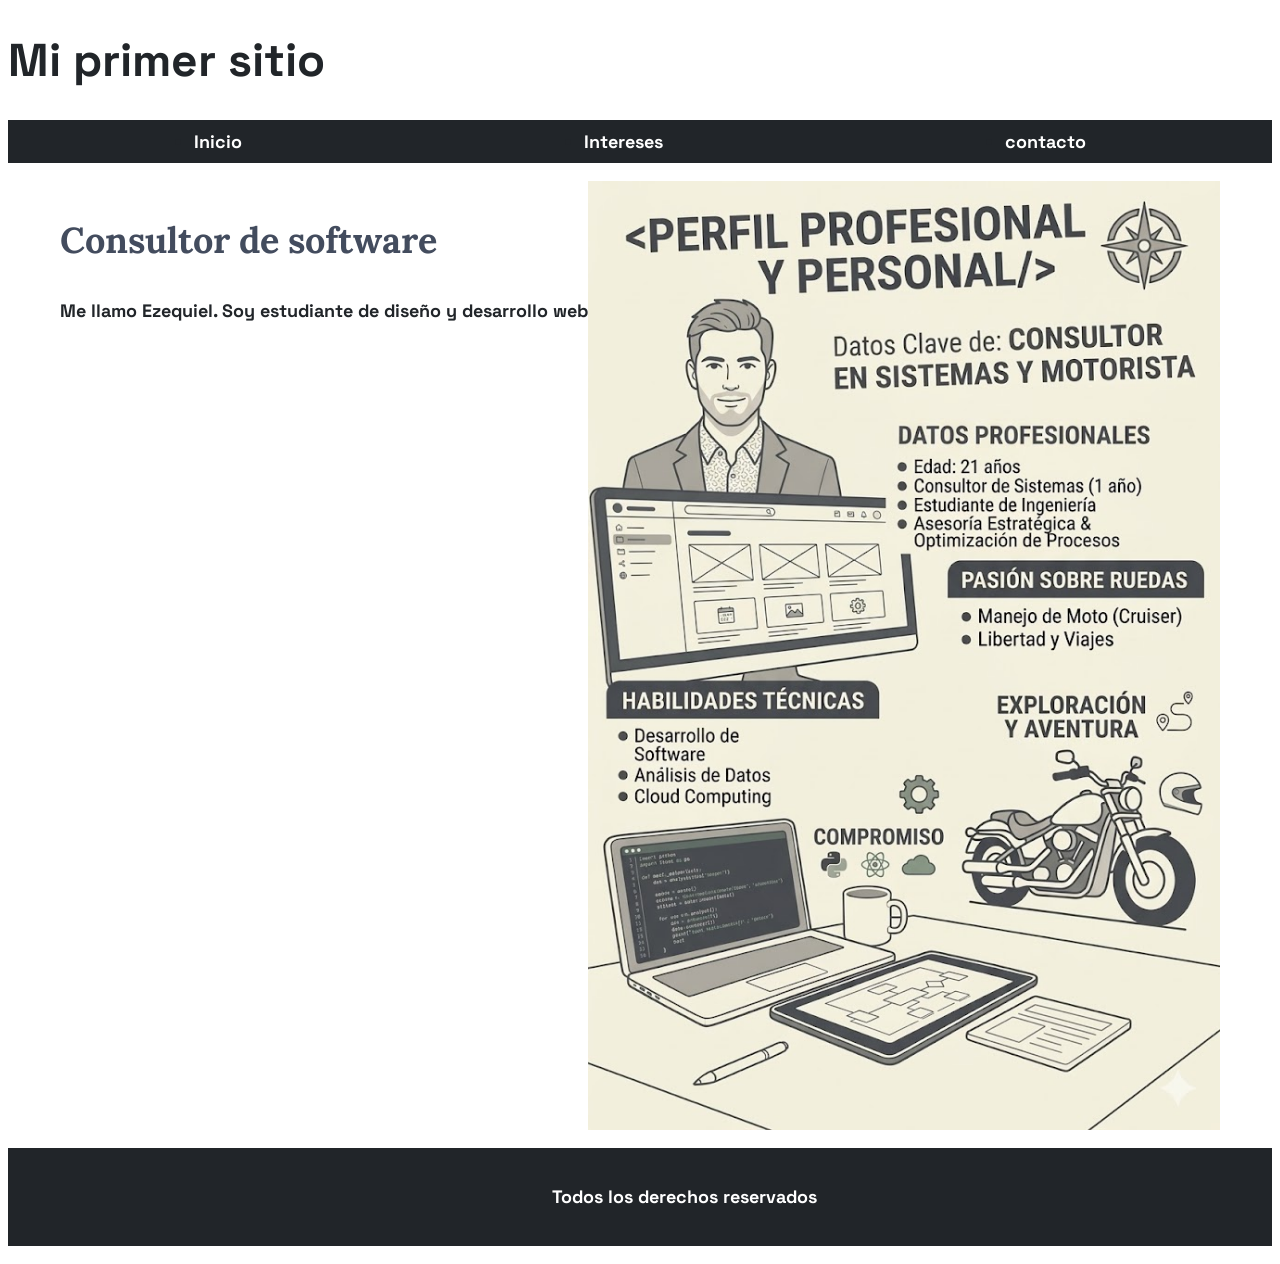
==== index.html @ 22211915 "first commit" ====
<!DOCTYPE html>
<html lang="es">
<head>
    <meta charset="UTF-8">
    <meta name="viewport" content="width=device-width, initial-scale=1.0">
    <title>Mi sitio personal</title>
    <link rel="stylesheet" href="style.css">
    <link rel="preconnect" href="https://fonts.googleapis.com">
<link rel="preconnect" href="https://fonts.gstatic.com" crossorigin>
<link href="https://fonts.googleapis.com/css2?family=Lora:ital,wght@0,400..700;1,400..700&display=swap" rel="stylesheet">
<link rel="preconnect" href="https://fonts.googleapis.com">
<link rel="preconnect" href="https://fonts.gstatic.com" crossorigin>
<link href="https://fonts.googleapis.com/css2?family=Lora:ital,wght@0,400..700;1,400..700&family=Space+Grotesk:wght@300..700&display=swap" rel="stylesheet">
</head>
<body>
    <header>
        <h1 class="title">Mi primer sitio</h1>
        <nav>
            <ul class="navbar">
            <li><a href="">Inicio</a></li>
            <li><a href="./intereses.html">Intereses</a></li>
            <li><a href="./contacto.html">contacto</a></li>
            </ul>
        </nav>
    </header>
    <main class="tema-principal">
        <div>
        <p class="text-type-2">Consultor de software</p>
        <p>Me llamo Ezequiel. Soy estudiante de diseño y desarrollo web</p>
        <iframe class="video-main" width="560" height="315" src="https://www.youtube.com/embed/SaCYkPD4_K0?si=8GDfW6PgFzbA-Ba_" title="YouTube video player" frameborder="0" allow="accelerometer; autoplay; clipboard-write; encrypted-media; gyroscope; picture-in-picture; web-share" referrerpolicy="strict-origin-when-cross-origin" allowfullscreen></iframe>
        </div>
        <img src="./img/ia belgi.jpg" alt="Mi foto" class="ia-image">
    </main> 
    <footer>
        <p>Todos los derechos reservados</p>
    </footer>   
</body>
</html>
---- style.css ----
* {
    font-family: "Space Grotesk", sans-serif;
    color: #212529;
    font-weight: bold;
    font-size: 18px;
}

.title {
    font-size: 46px;
}

.navbar{
    background-color: #212529;
    padding: 10px 15px;
    display: flex;
    justify-content: space-around;
}

.tema-principal {
    display: flex;
    width: 100%;
    justify-content: center;
}

.ia-image {
    width: 50%;
}

.navbar li a{
    color: white;
    text-decoration: none;
}

footer {
    background-color: #212529;
}

footer p {
    color: white;
    padding: 3%;
    margin-left: 40%;
}

.text-type-2 {
  font-family: "Lora", serif;
  font-weight: bolder;
  color: #434c5e;
  font-size: 36px;
}

.video-main {
    width: 90%;
}

.contacto-main {
    display: flex;
    justify-content: center;
}

.contacto-form {
    display: flex;
    flex-direction: column;
    padding: 5%;
}

.linea-form {
    margin-top: 10%;
    width: 400px;
    display: flex;
    align-items: flex-end;
}

section {
    min-height: 100vh;
}

.article-img {

    width: 500px;
}

.interes-sec {
    display: flex;
    flex-direction: column;
    justify-content: center;
    align-items: center;
    align-self: center;
}
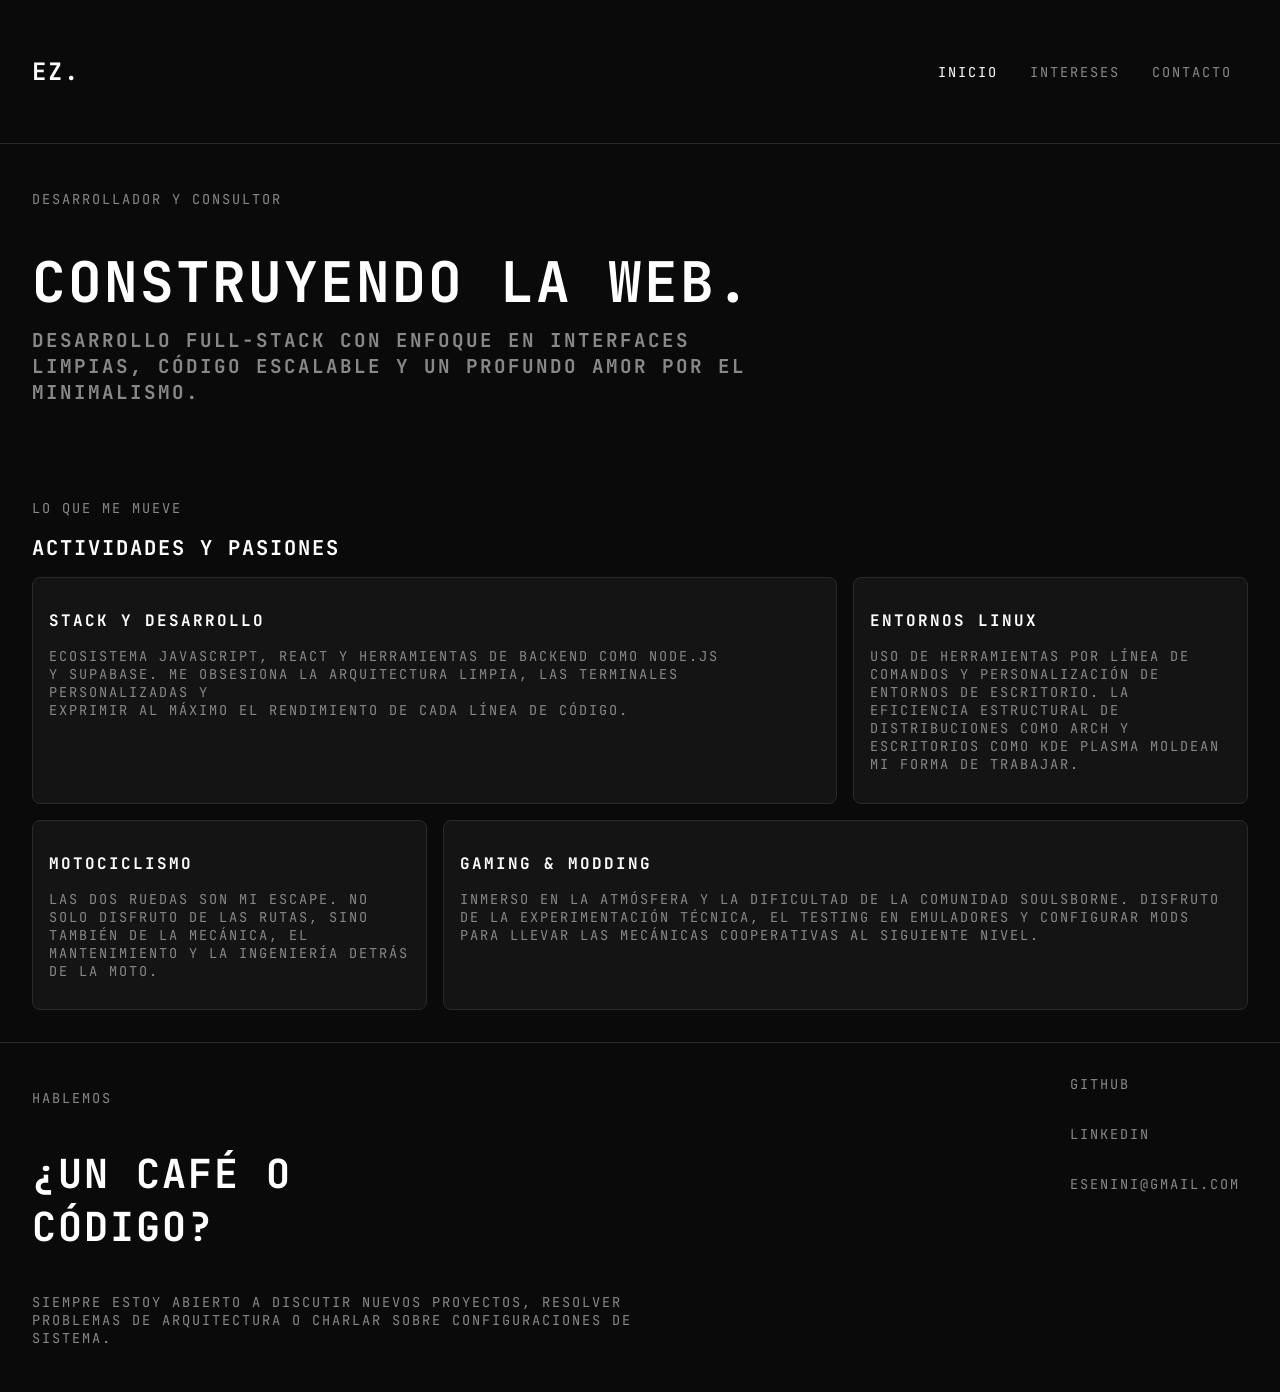
==== commit bb1ef500: "update" ====
--- a/index.html
+++ b/index.html
@@ -1,38 +1,66 @@
 <!DOCTYPE html>
-<html lang="es">
+<html lang="en">
 <head>
     <meta charset="UTF-8">
     <meta name="viewport" content="width=device-width, initial-scale=1.0">
-    <title>Mi sitio personal</title>
+    <title>Document</title>
     <link rel="stylesheet" href="style.css">
-    <link rel="preconnect" href="https://fonts.googleapis.com">
-<link rel="preconnect" href="https://fonts.gstatic.com" crossorigin>
-<link href="https://fonts.googleapis.com/css2?family=Lora:ital,wght@0,400..700;1,400..700&display=swap" rel="stylesheet">
-<link rel="preconnect" href="https://fonts.googleapis.com">
-<link rel="preconnect" href="https://fonts.gstatic.com" crossorigin>
-<link href="https://fonts.googleapis.com/css2?family=Lora:ital,wght@0,400..700;1,400..700&family=Space+Grotesk:wght@300..700&display=swap" rel="stylesheet">
+    <link href="https://fonts.googleapis.com/css2?family=Inter:wght@300;400;600;800&family=JetBrains+Mono:wght@400&display=swap" rel="stylesheet">
 </head>
 <body>
     <header>
-        <h1 class="title">Mi primer sitio</h1>
         <nav>
-            <ul class="navbar">
-            <li><a href="">Inicio</a></li>
-            <li><a href="./intereses.html">Intereses</a></li>
-            <li><a href="./contacto.html">contacto</a></li>
+                <p>Ez.</p>
+            <ul >
+                <li><a href="index.html" class="text-dos activo">Inicio</a></li>
+                <li><a href="intereses.html" class="text-dos">Intereses</a></li>
+                <li><a href="contacto.html" class="text-dos">Contacto</a></li>
             </ul>
+
         </nav>
     </header>
-    <main class="tema-principal">
+
+    <main>
+        <p class="text-dos">Desarrollador y Consultor</p>
+        <h1>Construyendo la web.</h1>
+        <h2 class="text-dos subtitle">Desarrollo full-stack con enfoque en interfaces limpias, código escalable y un profundo amor por el minimalismo.</h2>
+    </main>
+
+    <section class="cards-section">
+        <p class="text-dos">Lo que me mueve</p>
+        <h2>Actividades y pasiones</h2>
+        <div class="card-container ">
+            <div class="cards-color card-large">
+                <h3>Stack y Desarrollo</h3>
+                <p class="text-dos">Ecosistema JavaScript, React y herramientas de backend como Node.js <br> y Supabase. Me obsesiona la arquitectura limpia, las terminales personalizadas y <br> exprimir al máximo el rendimiento de cada línea de código.</p>
+            </div>
+            <div class="cards-color">
+                <h3>Entornos Linux</h3>
+                <p class="text-dos">Uso de herramientas por línea de comandos y personalización de entornos de escritorio. La eficiencia estructural de distribuciones como Arch y escritorios como KDE Plasma moldean mi forma de trabajar.</p>
+            </div>
+            <div class="cards-color">
+                <h3>Motociclismo</h3>
+                <p class="text-dos">Las dos ruedas son mi escape. No solo disfruto de las rutas, sino también de la mecánica, el mantenimiento y la ingeniería detrás de la moto.</p>
+            </div>
+            <div class="cards-color card-large">
+                <h3>Gaming & Modding</h3>
+                <p class="text-dos">Inmerso en la atmósfera y la dificultad de la comunidad Soulsborne. Disfruto de la experimentación técnica, el testing en emuladores y configurar mods para llevar las mecánicas cooperativas al siguiente nivel.</p>
+            </div>
+        </div>
+    </section>
+    <footer>
         <div>
-        <p class="text-type-2">Consultor de software</p>
-        <p>Me llamo Ezequiel. Soy estudiante de diseño y desarrollo web</p>
-        <iframe class="video-main" width="560" height="315" src="https://www.youtube.com/embed/SaCYkPD4_K0?si=8GDfW6PgFzbA-Ba_" title="YouTube video player" frameborder="0" allow="accelerometer; autoplay; clipboard-write; encrypted-media; gyroscope; picture-in-picture; web-share" referrerpolicy="strict-origin-when-cross-origin" allowfullscreen></iframe>
+            <p class="text-dos">Hablemos</p>
+            <p class="footer-big-text">¿Un café o <br> código?</p>
+            <p class="text-dos">Siempre estoy abierto a discutir nuevos proyectos, resolver problemas de arquitectura o charlar sobre configuraciones de sistema. </p>
         </div>
-        <img src="./img/ia belgi.jpg" alt="Mi foto" class="ia-image">
-    </main> 
-    <footer>
-        <p>Todos los derechos reservados</p>
-    </footer>   
+        <div>
+            <ul>
+                <li><a href="">GitHub</a></li>
+                <li><a href="https://www.linkedin.com/in/ezequiel-senini-dev/">LinkedIn</a></li>
+                <li><a href="">esenini@gmail.com</a></li>
+            </ul>
+        </div>
+    </footer>
 </body>
 </html>
--- a/style.css
+++ b/style.css
@@ -1,88 +1,205 @@
-* {
-    font-family: "Space Grotesk", sans-serif;
-    color: #212529;
+body {
+    margin: 0;
+    padding: 0;
+    background-color: #0a0a0a;
+    color: white;
+    font-family: 'JetBrains Mono', monospace; font-size: 0.85rem; text-transform: uppercase; letter-spacing: 2px;
+}
+
+nav {
+    top: 0;
+    padding: 2rem;
+    display: flex;
+    justify-content: space-between;
+    align-items: center;
+    border-bottom: 1px solid #2a2a2a;
+}
+
+nav p {
+    font-size: 1.5rem;
     font-weight: bold;
-    font-size: 18px;
-}
-
-.title {
-    font-size: 46px;
-}
-
-.navbar{
-    background-color: #212529;
-    padding: 10px 15px;
-    display: flex;
-    justify-content: space-around;
-}
-
-.tema-principal {
-    display: flex;
-    width: 100%;
-    justify-content: center;
-}
-
-.ia-image {
-    width: 50%;
-}
-
-.navbar li a{
-    color: white;
+}
+
+main {
+    padding: 2rem;
+}
+
+h1 {
+    font-size: 3.5rem;
+    margin-bottom: 0.5rem;
+    font-weight: bolder;
+}
+
+.subtitle {
+    font-size: 1.2rem;
+    color: #888888;
+    margin-top: 0;
+    width: 60%;
+}
+
+.cards-section {
+    padding: 2rem;
+}
+
+.text-dos {
+    color: #888888;
+}
+
+.card-container {
+    display: grid;
+    grid-template-columns: repeat(3, 1fr);
+    gap: 1rem;
+}
+
+.card-large {
+    grid-column: span 2;
+}
+
+.cards-color {
+    background-color: #141414;
+    padding: 1rem;
+    border-radius: 8px;
+    border: 1px solid #2a2a2a;
+}
+
+li {
+    list-style: none;
+}
+
+nav a {
     text-decoration: none;
+    padding: 1rem;
+}
+
+nav ul {
+    display: flex;
+    margin: 0;
+    padding: 0;
 }
 
 footer {
-    background-color: #212529;
+    padding: 2rem;
+    border-top: 1px solid #2a2a2a;
+    display: flex;
+    justify-content: space-between;
+}
+
+footer a {
+    text-decoration: none;
+    color: #888888;
+    padding: 0.5rem;
+}
+
+footer ul{
+    display: flex;
+    margin: 0;
+    padding: 0;
+    flex-direction: column;
+    gap: 2rem;
+}
+
+.footer-big-text {
+    font-size: 2.5rem;
+    font-weight: bold;
 }
 
 footer p {
-    color: white;
-    padding: 3%;
-    margin-left: 40%;
-}
-
-.text-type-2 {
-  font-family: "Lora", serif;
-  font-weight: bolder;
-  color: #434c5e;
-  font-size: 36px;
-}
-
-.video-main {
-    width: 90%;
-}
-
-.contacto-main {
-    display: flex;
-    justify-content: center;
-}
-
-.contacto-form {
+    width: 60%;
+}
+
+.contact-sec {
+    display: flex;
+    gap: 1rem;
+}
+
+.contact-text {
+    padding: 2.5rem;
+    width: 60%;
+}
+
+.contact-text h2 {
+    font-size: 2.5rem;
+    font-weight: bold;
+    margin-top: 0;
+}
+
+.contact-text p {
+    color: #888888;
+    font-size: 1.2rem;
+}
+
+form {
     display: flex;
     flex-direction: column;
-    padding: 5%;
-}
-
-.linea-form {
-    margin-top: 10%;
-    width: 400px;
-    display: flex;
-    align-items: flex-end;
-}
-
-section {
-    min-height: 100vh;
-}
-
-.article-img {
-
-    width: 500px;
-}
-
-.interes-sec {
-    display: flex;
-    flex-direction: column;
-    justify-content: center;
-    align-items: center;
-    align-self: center;
+    gap: 1rem;
+    padding: 2.5rem;
+    background-color: #141414;
+    border-radius: 8px;
+    border: 1px solid #2a2a2a;
+}
+
+.form-div {
+    padding: 2.5rem;
+}
+
+input, textarea {
+    background-color: #0a0a0a;
+    border: 1px solid #2a2a2a;
+    border-radius: 4px;
+    padding: 0.5rem;
+    color: white;
+    font-family: 'JetBrains Mono', monospace; font-size: 0.85rem; text-transform: uppercase; letter-spacing: 2px;
+}
+
+button {
+    border: none;
+    border-radius: 4px;
+    padding: 0.75rem;
+    color: #888888;
+    font-family: 'JetBrains Mono', monospace; font-size: 0.85rem; text-transform: uppercase; letter-spacing: 2px;
+    cursor: pointer;
+}
+
+nav a:hover, footer a:hover  {
+    color: white;
+}
+
+button:hover {
+    background-color: #2a2a2a;
+    color: white;
+}
+
+.activo {
+    color: white;
+}
+
+@media (max-width: 768px) {
+    .card-container {
+        grid-template-columns: 1fr;
+    }
+    
+    .card-large {
+        grid-column: span 1;
+    }
+
+    .subtitle {
+        width: 100%;
+    }
+
+    footer ul {
+        flex-direction: column;
+        gap: 1rem;
+    }
+
+    .contact-sec {
+        flex-direction: column;
+    }
+
+    .contact-text, form {
+        width: 100%;
+    }
+
+    .form-div {
+        padding: 1rem;
+    }
 }
